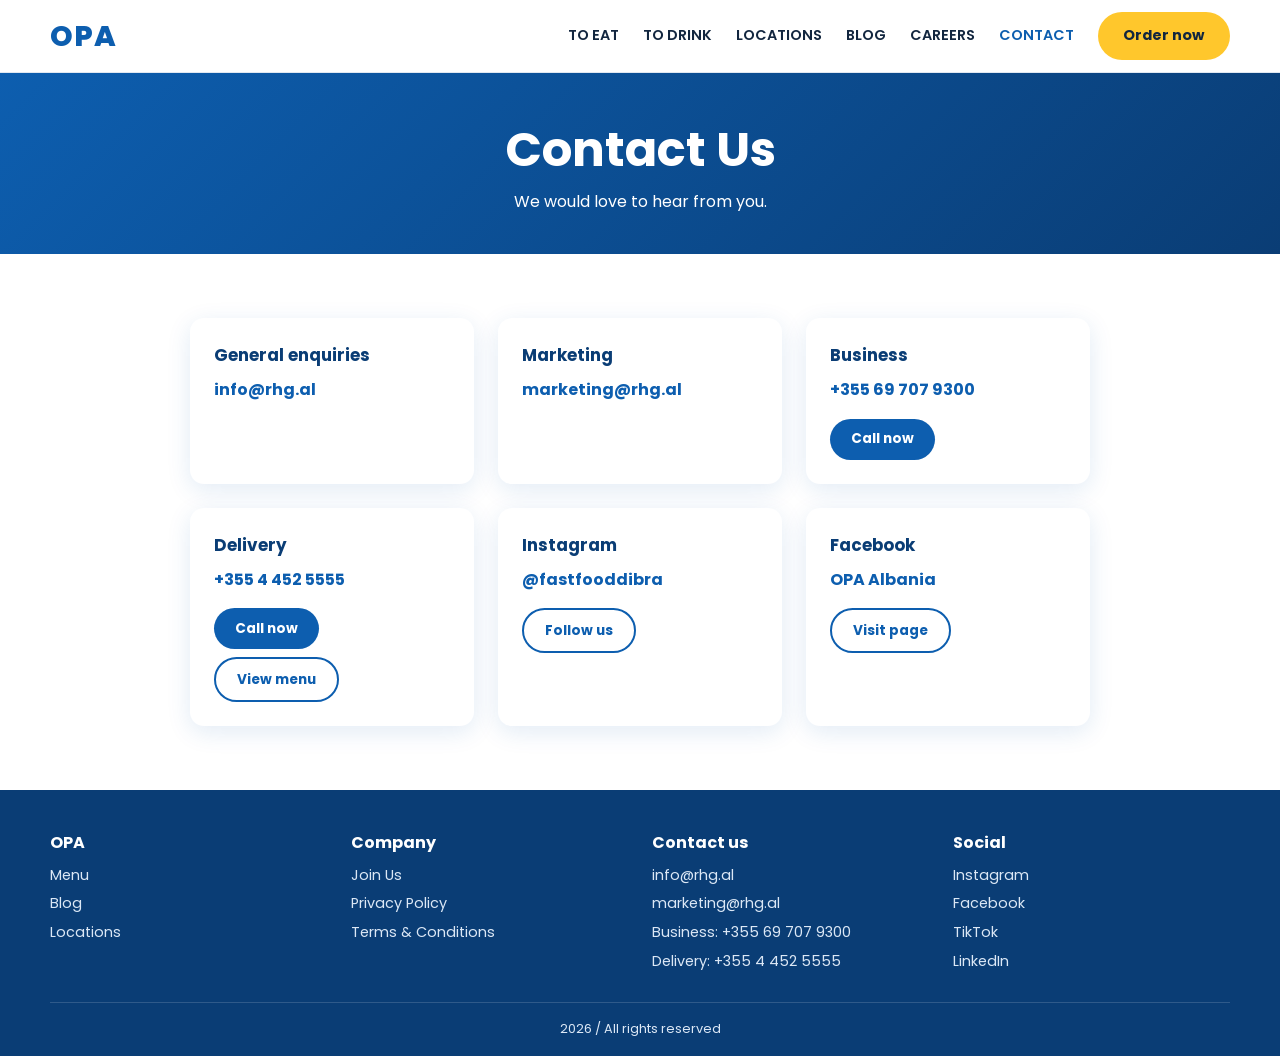
==== contact.html @ e30ef27a "Add files via upload" ====
<!DOCTYPE html>
<html lang="en">
<head>
<meta charset="UTF-8">
<meta name="viewport" content="width=device-width, initial-scale=1">
<link rel="preconnect" href="https://fonts.googleapis.com">
<link rel="stylesheet" href="https://fonts.googleapis.com/css2?family=Poppins:wght@400;600;700;800&display=swap">
<link rel="stylesheet" href="style.css">
<title>Contact – OPA Greek Street Food</title>
<meta name="description" content="Contact OPA Greek Street Food for orders, feedback, franchising and business enquiries.">
<style>
  .contact-grid{display:grid;gap:var(--s3);grid-template-columns:repeat(auto-fit,minmax(260px,1fr));max-width:900px;margin-inline:auto}
  .info-card{padding:var(--s3);border-radius:var(--radius);background:var(--white);box-shadow:var(--shadow)}
  .info-card h3{color:var(--blue-dark);margin-bottom:.5rem;font-size:1.05rem}
  .info-card p{font-size:.9rem;color:var(--muted);margin-bottom:.5rem}
  .info-card__link{display:inline-block;color:var(--blue);font-weight:700;font-size:1rem;word-break:break-word}
  .info-card__link:hover{text-decoration:underline}
  .info-card__actions{display:flex;gap:var(--s1);flex-wrap:wrap;margin-top:var(--s2)}
  .info-card__actions .btn{padding:.6rem 1.3rem;font-size:.85rem}
  .btn--call{background:var(--blue);color:var(--white)}
  .btn--call:hover{background:var(--blue-dark)}
</style>
</head>
<body>

<header class="site-header">
  <div class="container">
    <a href="index.html" class="logo" aria-label="OPA">OPA</a>
    <button class="nav-toggle" aria-label="Menu" aria-expanded="false"><span></span><span></span><span></span></button>
    <nav class="nav">
      <ul class="nav__list">
        <li class="nav__item nav__item--parent">
          <a class="nav__link" href="menu.html#food">To Eat</a>
          <div class="dropdown">
            <a href="menu.html#pitas">Pitas</a><a href="menu.html#bowls">Bowls</a>
            <a href="menu.html#pitas-burgers">Pitas &amp; Burgers</a><a href="menu.html#wraps">Wraps</a>
            <a href="menu.html#sides">Sides &amp; Fries</a><a href="menu.html#kids">Kids Menu</a>
            <a href="menu.html#salads">Salads</a><a href="menu.html#sweet">Ending on a Sweet Note</a>
          </div>
        </li>
        <li class="nav__item nav__item--parent">
          <a class="nav__link" href="menu.html#drinks">To Drink</a>
          <div class="dropdown">
            <a href="menu.html#water">Water</a><a href="menu.html#cold-coffees">Cold Coffees</a>
            <a href="menu.html#wine">Wine</a><a href="menu.html#beers">Beers</a>
          </div>
        </li>
        <li class="nav__item"><a class="nav__link" href="locations.html">Locations</a></li>
        <li class="nav__item"><a class="nav__link" href="blog.html">Blog</a></li>
        <li class="nav__item"><a class="nav__link" href="careers.html">Careers</a></li>
        <li class="nav__item"><a class="nav__link active" href="contact.html">Contact</a></li>
      </ul>
      <a class="btn btn--primary" href="https://opagreekstreet.tryordering.com/" target="_blank" rel="noopener">Order now</a>
    </nav>
  </div>
</header>

<main id="main">

  <section class="page-hero">
    <div class="container">
      <h1>Contact Us</h1>
      <p>We would love to hear from you.</p>
    </div>
  </section>

  <section class="section">
    <div class="container">
      <div class="contact-grid">

        <div class="info-card">
          <h3>General enquiries</h3>
          <a class="info-card__link" href="mailto:info@rhg.al">info@rhg.al</a>
        </div>

        <div class="info-card">
          <h3>Marketing</h3>
          <a class="info-card__link" href="mailto:marketing@rhg.al">marketing@rhg.al</a>
        </div>

        <div class="info-card">
          <h3>Business</h3>
          <a class="info-card__link" href="tel:+355697079300">+355 69 707 9300</a>
          <div class="info-card__actions">
            <a class="btn btn--call" href="tel:+355697079300">Call now</a>
          </div>
        </div>

        <div class="info-card">
          <h3>Delivery</h3>
          <a class="info-card__link" href="tel:+35544525555">+355 4 452 5555</a>
          <div class="info-card__actions">
            <a class="btn btn--call" href="tel:+35544525555">Call now</a>
            <a class="btn btn--outline" href="menu.html">View menu</a>
          </div>
        </div>

        <div class="info-card">
          <h3>Instagram</h3>
          <a class="info-card__link" href="https://www.instagram.com/fastfooddibra/" target="_blank" rel="noopener">@fastfooddibra</a>
          <div class="info-card__actions">
            <a class="btn btn--outline" href="https://www.instagram.com/fastfooddibra/" target="_blank" rel="noopener">Follow us</a>
          </div>
        </div>

        <div class="info-card">
          <h3>Facebook</h3>
          <a class="info-card__link" href="https://www.facebook.com/opa.albania/" target="_blank" rel="noopener">OPA Albania</a>
          <div class="info-card__actions">
            <a class="btn btn--outline" href="https://www.facebook.com/opa.albania/" target="_blank" rel="noopener">Visit page</a>
          </div>
        </div>

      </div>
    </div>
  </section>

</main>

<footer class="site-footer">
  <div class="container">
    <div class="footer__grid">
      <div><h3 class="footer__title">OPA</h3><ul>
        <li><a href="menu.html">Menu</a></li><li><a href="blog.html">Blog</a></li><li><a href="locations.html">Locations</a></li></ul></div>
      <div><h3 class="footer__title">Company</h3><ul>
        <li><a href="careers.html">Join Us</a></li><li><a href="privacy-policy.html">Privacy Policy</a></li><li><a href="terms.html">Terms &amp; Conditions</a></li></ul></div>
      <div><h3 class="footer__title">Contact us</h3><ul>
        <li><a href="mailto:info@rhg.al">info@rhg.al</a></li><li><a href="mailto:marketing@rhg.al">marketing@rhg.al</a></li>
        <li>Business: <a href="tel:+355697079300">+355 69 707 9300</a></li>
        <li>Delivery: <a href="tel:+35544525555">+355 4 452 5555</a></li></ul></div>
      <div><h3 class="footer__title">Social</h3><ul>
        <li><a href="https://www.instagram.com/fastfooddibra/" target="_blank" rel="noopener">Instagram</a></li>
        <li><a href="https://www.facebook.com/opa.albania/" target="_blank" rel="noopener">Facebook</a></li>
        <li><a href="https://vm.tiktok.com/ZML4tMtk6/" target="_blank" rel="noopener">TikTok</a></li>
        <li><a href="https://www.linkedin.com/company/opa-greek-street-food-tirana" target="_blank" rel="noopener">LinkedIn</a></li></ul></div>
    </div>
    <p class="footer__bottom"><span data-year></span> / All rights reserved</p>
  </div>
</footer>

<script src="js/nav.js"></script>
<script src="js/main.js"></script>
</body>
</html>
---- style.css ----
*,*::before,*::after{box-sizing:border-box;margin:0;padding:0}
html{scroll-behavior:smooth;-webkit-text-size-adjust:100%}
body{line-height:1.6;-webkit-font-smoothing:antialiased}
img{max-width:100%;display:block}
a{color:inherit;text-decoration:none}
ul{list-style:none}
button{font:inherit;border:0;background:none;cursor:pointer;color:inherit}
:root{
  --blue:#0d5eaf; --blue-dark:#0a3d75; --yellow:#ffc72c;
  --ink:#12263f; --muted:#5b6b80; --bg:#f6f9fd; --white:#fff; --line:#e1e8f1;
  --font:'Poppins',system-ui,-apple-system,'Segoe UI',sans-serif;
  --container:1180px; --radius:14px; --shadow:0 6px 24px rgba(13,94,175,.12);
  --s1:.5rem; --s2:1rem; --s3:1.5rem; --s4:2.5rem; --s5:4rem;
}
body{font-family:var(--font);color:var(--ink);background:var(--white)}
.container{width:min(100% - 2rem,var(--container));margin-inline:auto}
.section{padding-block:var(--s5)}
.section--alt{background:var(--bg)}
.section__title{font-size:clamp(1.6rem,3vw,2.3rem);font-weight:700;color:var(--blue-dark);margin-bottom:var(--s3)}
.grid{display:grid;gap:var(--s3)}
.grid--3{grid-template-columns:repeat(auto-fill,minmax(250px,1fr))}
.grid--2{grid-template-columns:repeat(auto-fill,minmax(320px,1fr))}

/* Header */
.site-header{position:sticky;top:0;z-index:50;background:var(--white);box-shadow:0 1px 0 var(--line)}
.site-header .container{display:flex;align-items:center;justify-content:space-between;height:72px}
.logo{font-size:1.8rem;font-weight:800;color:var(--blue);letter-spacing:.04em}
.logo img{height:42px;width:auto}
.nav{display:flex;align-items:center;gap:var(--s3)}
.nav__list{display:flex;gap:var(--s3);align-items:center}
.nav__item{position:relative}
.nav__link{font-weight:600;font-size:.9rem;text-transform:uppercase;padding:.5rem 0;display:inline-block}
.nav__link:hover,.nav__link.active{color:var(--blue)}
.dropdown{position:absolute;top:100%;left:-1rem;min-width:240px;background:var(--white);border-radius:var(--radius);box-shadow:var(--shadow);padding:var(--s1);opacity:0;visibility:hidden;transform:translateY(8px);transition:.2s}
.nav__item:hover>.dropdown,.nav__item.open>.dropdown{opacity:1;visibility:visible;transform:none}
.dropdown a{display:block;padding:.5rem 1rem;border-radius:8px;font-size:.88rem}
.dropdown a:hover{background:var(--bg);color:var(--blue)}
.nav-toggle{display:none;width:44px;height:44px;flex-direction:column;justify-content:center;gap:5px;align-items:center}
.nav-toggle span{width:24px;height:2px;background:var(--ink);transition:.2s}

@media(max-width:900px){
  .nav-toggle{display:flex}
  .nav{position:fixed;inset:72px 0 0 0;background:var(--white);flex-direction:column;align-items:stretch;padding:var(--s3);overflow:auto;transform:translateX(100%);transition:.3s}
  .nav.open{transform:none}
  .nav__list{flex-direction:column;align-items:stretch;gap:0}
  .nav__link{padding:.9rem 0;width:100%;border-bottom:1px solid var(--line)}
  .dropdown{position:static;opacity:1;visibility:visible;transform:none;box-shadow:none;display:none;padding:0 0 0 1rem}
  .nav__item.open>.dropdown{display:block}
}

/* Footer */
.site-footer{background:var(--blue-dark);color:#dce8f6;padding-block:var(--s4) var(--s2)}
.footer__grid{display:grid;gap:var(--s3);grid-template-columns:repeat(auto-fit,minmax(200px,1fr))}
.footer__title{color:var(--white);font-size:1rem;margin-bottom:var(--s1)}
.footer__grid li{margin-bottom:.35rem;font-size:.9rem}
.footer__grid a:hover{color:var(--yellow)}
.footer__bottom{margin-top:var(--s3);padding-top:var(--s2);border-top:1px solid rgba(255,255,255,.15);font-size:.8rem;text-align:center}
/* Buttons */
.btn{display:inline-block;padding:.8rem 1.6rem;border-radius:999px;font-weight:700;font-size:.9rem;transition:.2s}
.btn--primary{background:var(--yellow);color:var(--ink)}
.btn--primary:hover{background:#ffd75e;transform:translateY(-2px)}
.btn--blue{background:var(--blue);color:var(--white)}
.btn--blue:hover{background:var(--blue-dark)}
.btn--outline{border:2px solid var(--blue);color:var(--blue)}
.btn--outline:hover{background:var(--blue);color:var(--white)}

/* Slider */
.slider{position:relative;overflow:hidden;background:linear-gradient(135deg,var(--blue),var(--blue-dark))}
.slider__track{display:flex;transition:transform .6s ease}
.slide{min-width:100%;aspect-ratio:16/7;position:relative;display:grid;place-items:center;color:var(--white);text-align:center}
.slide img{position:absolute;inset:0;width:100%;height:100%;object-fit:cover}
.slide__caption{position:relative;padding:var(--s2);text-shadow:0 2px 12px rgba(0,0,0,.4)}
.slide__caption h2{font-size:clamp(1.6rem,5vw,3.4rem);font-weight:800}
.slide__caption p{margin:.5rem 0 var(--s2)}
.slider__btn{position:absolute;top:50%;translate:0 -50%;width:44px;height:44px;border-radius:50%;background:rgba(255,255,255,.85);font-size:1.4rem;z-index:2}
.slider__btn--prev{left:1rem}.slider__btn--next{right:1rem}
.slider__dots{position:absolute;bottom:1rem;left:50%;translate:-50% 0;display:flex;gap:.5rem;z-index:2}
.slider__dots button{width:10px;height:10px;border-radius:50%;background:rgba(255,255,255,.5)}
.slider__dots button.active{background:var(--yellow);width:26px;border-radius:6px}
@media(max-width:600px){.slide{aspect-ratio:4/3}}

/* Cards */
.card{background:var(--white);border-radius:var(--radius);box-shadow:var(--shadow);overflow:hidden;transition:.2s}
.card:hover{transform:translateY(-4px)}
.card__img{aspect-ratio:4/3;background:linear-gradient(135deg,#cfe3f8,#eaf2fc);object-fit:cover;width:100%}
.card__body{padding:var(--s2)}
.card__title{font-weight:700;color:var(--blue-dark)}
.card__link{display:inline-block;margin-top:.4rem;font-size:.85rem;font-weight:600;color:var(--blue)}

/* Menu tabs + items */
.tabs{display:flex;gap:var(--s1);flex-wrap:wrap;margin-bottom:var(--s3)}
.tab{padding:.6rem 1.4rem;border-radius:999px;border:2px solid var(--blue);font-weight:600;color:var(--blue)}
.tab.active{background:var(--blue);color:var(--white)}
.chips{display:flex;gap:.5rem;flex-wrap:wrap;margin-bottom:var(--s4)}
.chip{padding:.35rem .9rem;border-radius:999px;background:var(--bg);font-size:.82rem;font-weight:600}
.chip:hover{background:var(--yellow)}
.menu-item{display:flex;gap:var(--s2);padding:var(--s2);border-radius:var(--radius);background:var(--white);box-shadow:var(--shadow)}
.menu-item__img{width:84px;height:84px;border-radius:12px;background:linear-gradient(135deg,#cfe3f8,#eaf2fc);object-fit:cover;flex:none}
.menu-item__top{display:flex;justify-content:space-between;gap:var(--s1);font-weight:700}
.menu-item__price{color:var(--blue);white-space:nowrap}
.menu-item p{font-size:.85rem;color:var(--muted)}
/* Home */
.cta-band{background:var(--blue);color:var(--white);text-align:center}
.cta-band h2{font-size:clamp(1.4rem,3vw,2.2rem);max-width:760px;margin:.5rem auto var(--s3)}
.cta-band small{text-transform:uppercase;letter-spacing:.12em;color:var(--yellow)}
.location{padding:var(--s3);border-radius:var(--radius);background:var(--white);box-shadow:var(--shadow)}
.location h3{color:var(--blue-dark);margin-bottom:.3rem}
.location a{color:var(--blue);font-weight:600;font-size:.9rem}

/* Menu page */
.page-hero{background:linear-gradient(135deg,var(--blue),var(--blue-dark));color:var(--white);padding-block:var(--s4);text-align:center}
.page-hero h1{font-size:clamp(2rem,5vw,3rem)}
.page-hero .btn{margin-top:var(--s2)}
.menu-group{margin-bottom:var(--s4);scroll-margin-top:90px}
.menu-group h2{font-size:1.5rem;color:var(--blue-dark);margin-bottom:var(--s2);border-left:5px solid var(--yellow);padding-left:.8rem}
.menu-panel[hidden]{display:none}
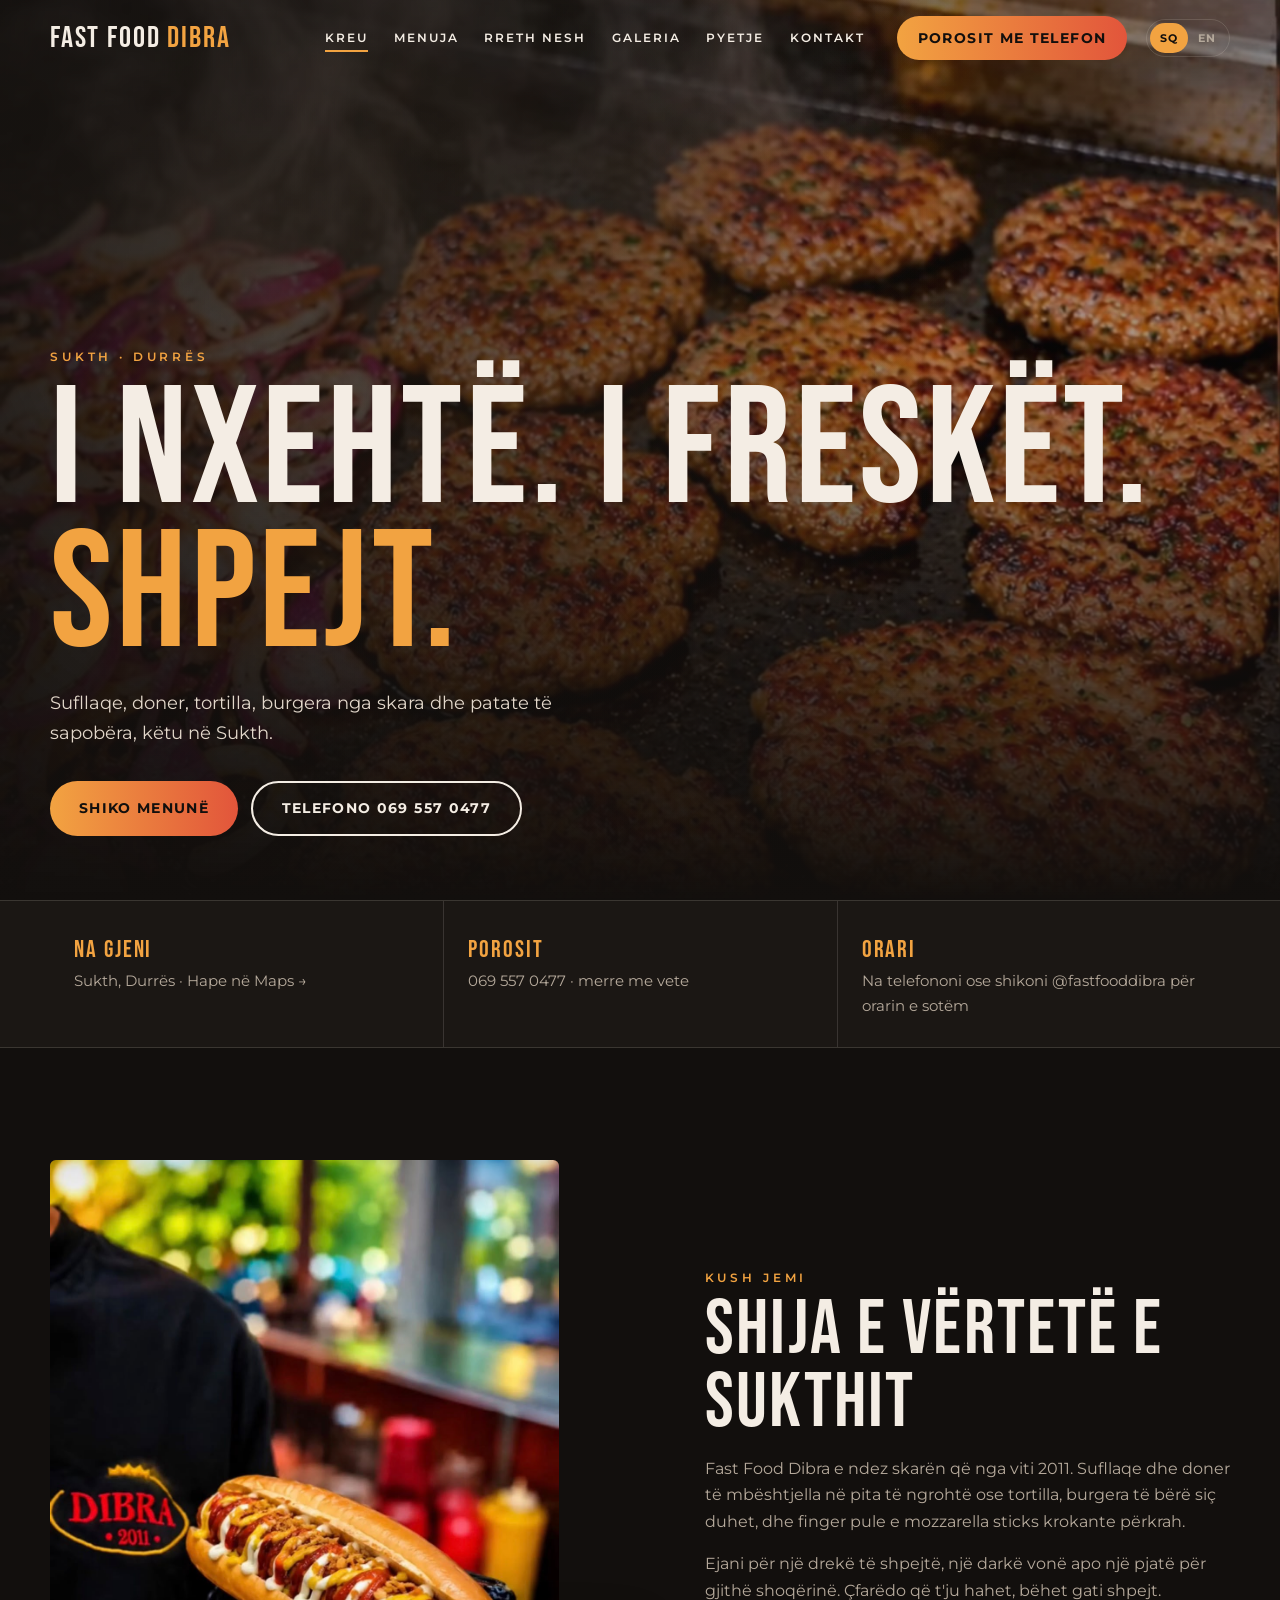
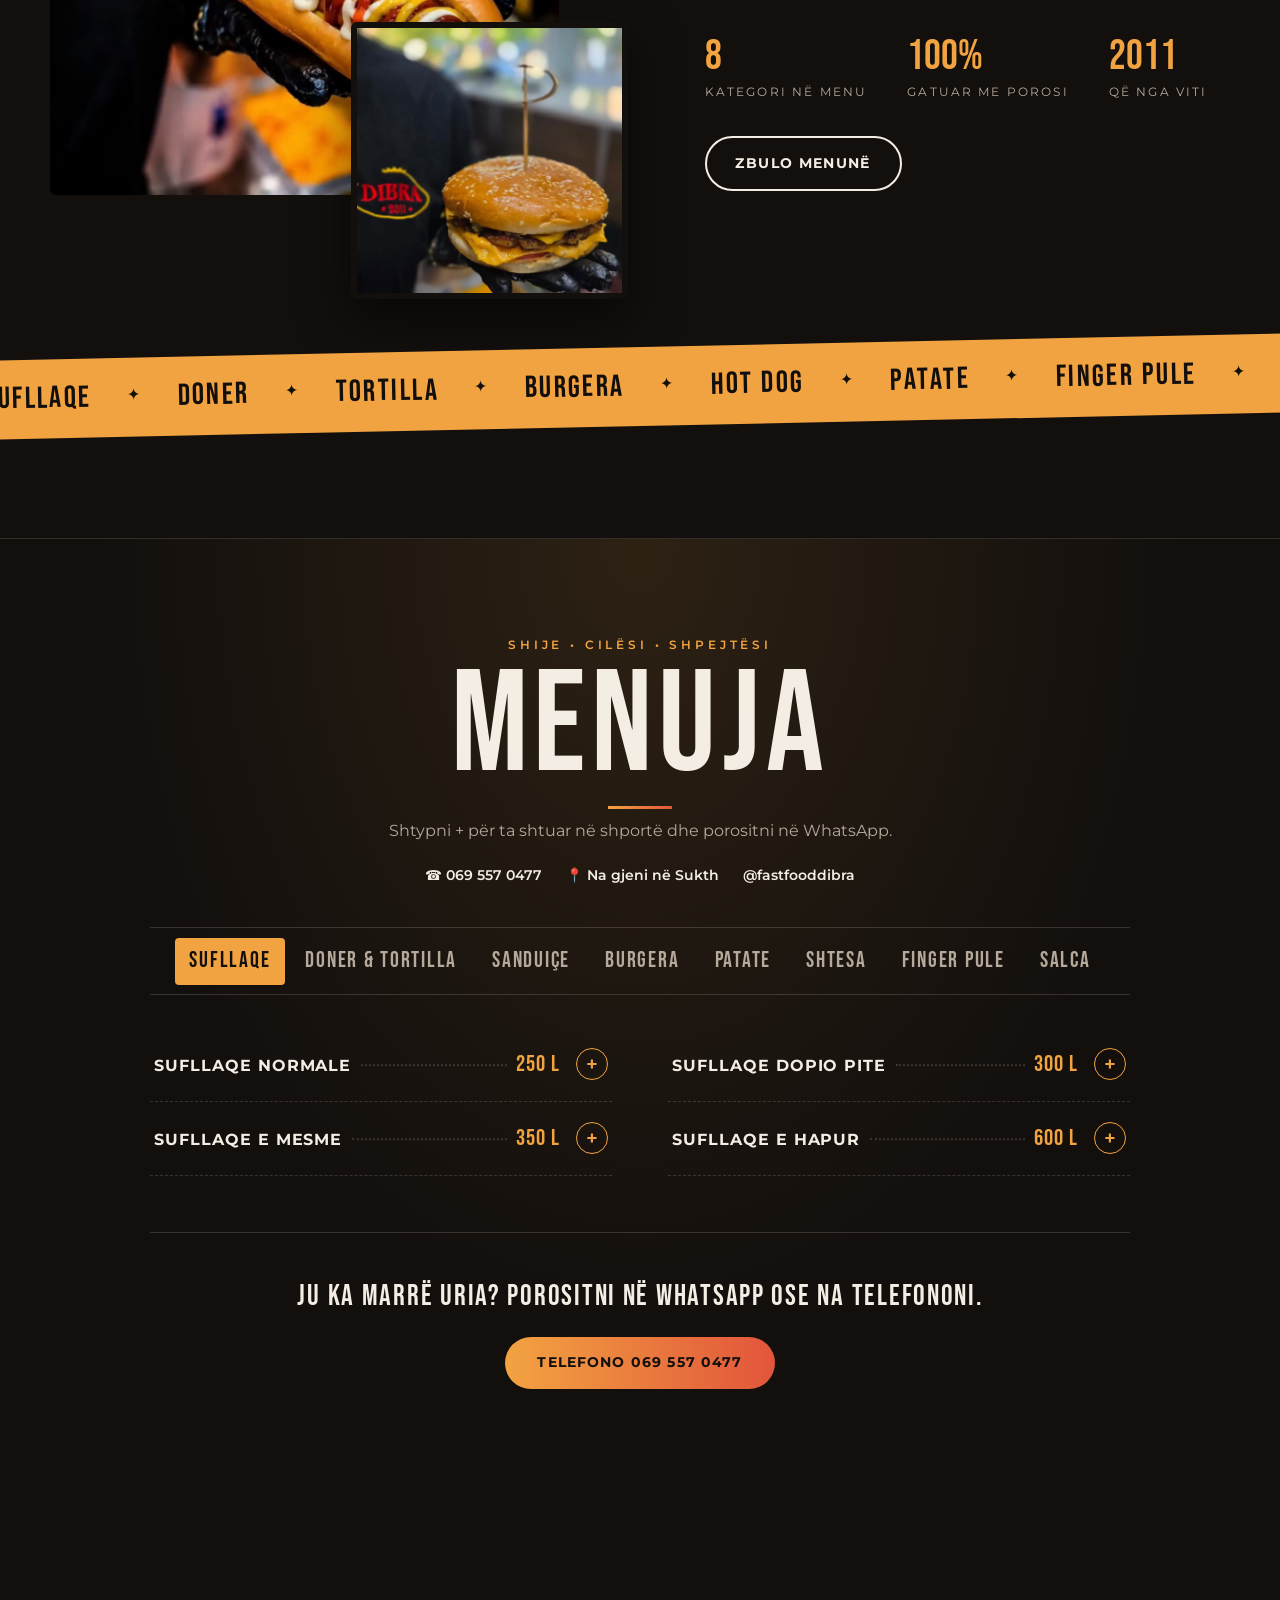
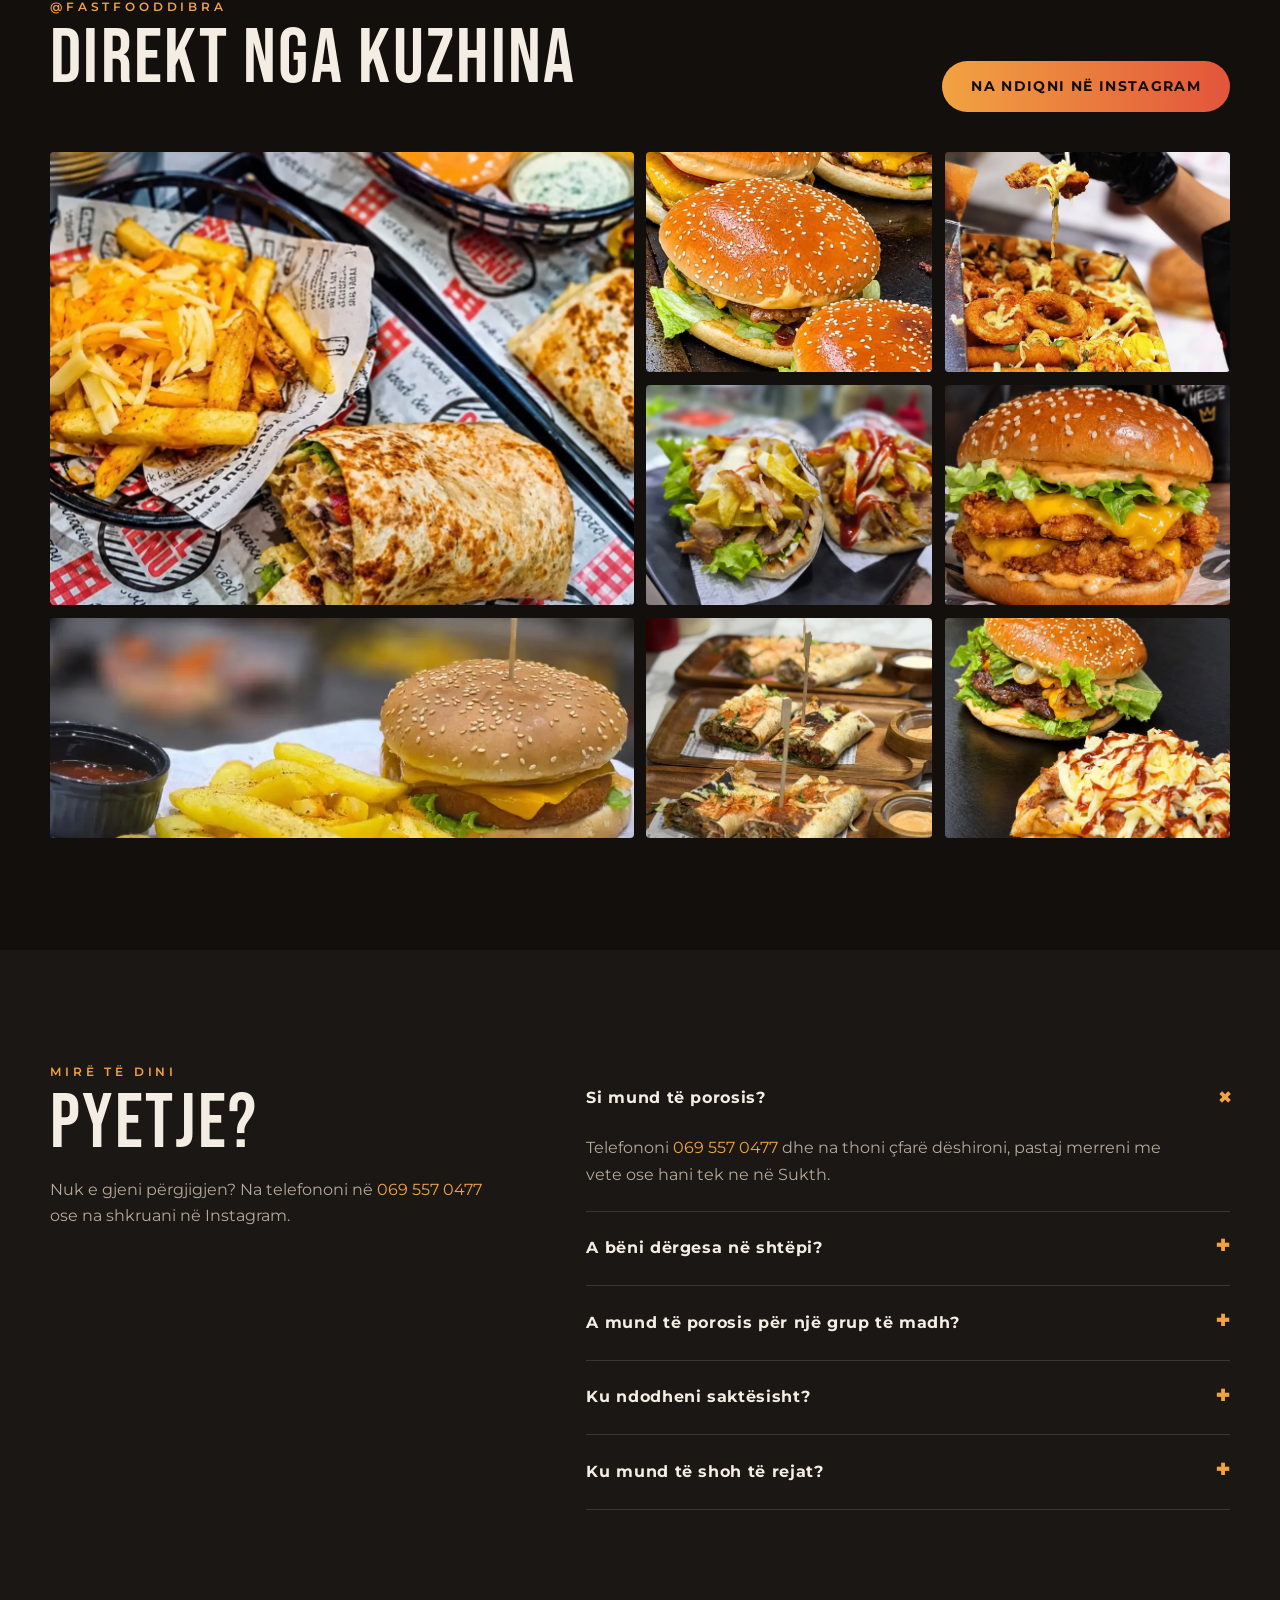
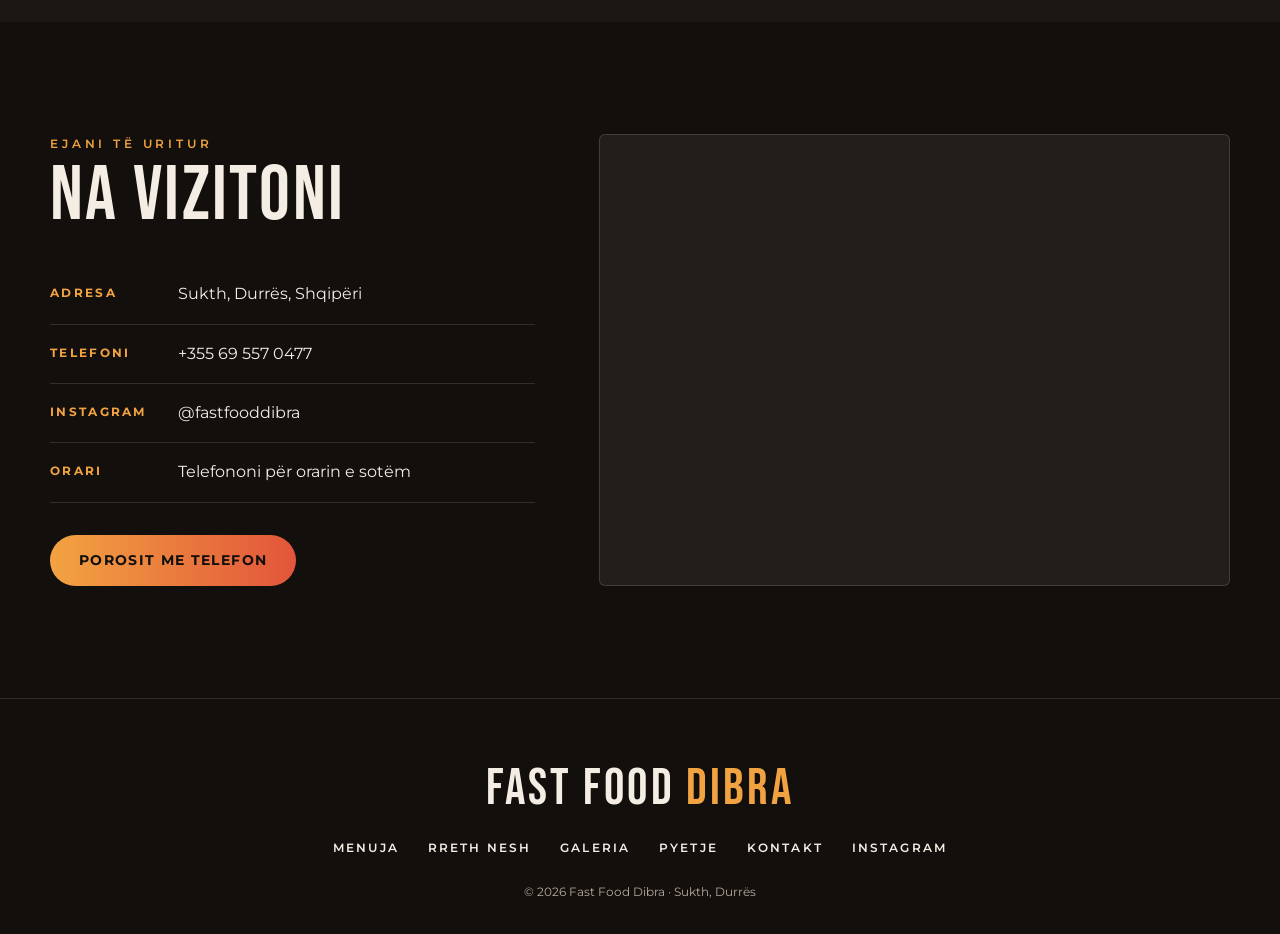
==== commit aa29043c: "Rebuild site as one-page Fast Food Dibra website - New dark one-page design (index.html): hero, abou" ====
--- a/contact.html
+++ b/contact.html
@@ -1,144 +1,16 @@
-<!DOCTYPE html>
-<html lang="en">
-<head>
-<meta charset="UTF-8">
-<meta name="viewport" content="width=device-width, initial-scale=1">
-<link rel="preconnect" href="https://fonts.googleapis.com">
-<link rel="stylesheet" href="https://fonts.googleapis.com/css2?family=Poppins:wght@400;600;700;800&display=swap">
-<link rel="stylesheet" href="style.css">
-<title>Contact – OPA Greek Street Food</title>
-<meta name="description" content="Contact OPA Greek Street Food for orders, feedback, franchising and business enquiries.">
-<style>
-  .contact-grid{display:grid;gap:var(--s3);grid-template-columns:repeat(auto-fit,minmax(260px,1fr));max-width:900px;margin-inline:auto}
-  .info-card{padding:var(--s3);border-radius:var(--radius);background:var(--white);box-shadow:var(--shadow)}
-  .info-card h3{color:var(--blue-dark);margin-bottom:.5rem;font-size:1.05rem}
-  .info-card p{font-size:.9rem;color:var(--muted);margin-bottom:.5rem}
-  .info-card__link{display:inline-block;color:var(--blue);font-weight:700;font-size:1rem;word-break:break-word}
-  .info-card__link:hover{text-decoration:underline}
-  .info-card__actions{display:flex;gap:var(--s1);flex-wrap:wrap;margin-top:var(--s2)}
-  .info-card__actions .btn{padding:.6rem 1.3rem;font-size:.85rem}
-  .btn--call{background:var(--blue);color:var(--white)}
-  .btn--call:hover{background:var(--blue-dark)}
-</style>
-</head>
-<body>
-
-<header class="site-header">
-  <div class="container">
-    <a href="index.html" class="logo" aria-label="OPA">OPA</a>
-    <button class="nav-toggle" aria-label="Menu" aria-expanded="false"><span></span><span></span><span></span></button>
-    <nav class="nav">
-      <ul class="nav__list">
-        <li class="nav__item nav__item--parent">
-          <a class="nav__link" href="menu.html#food">To Eat</a>
-          <div class="dropdown">
-            <a href="menu.html#pitas">Pitas</a><a href="menu.html#bowls">Bowls</a>
-            <a href="menu.html#pitas-burgers">Pitas &amp; Burgers</a><a href="menu.html#wraps">Wraps</a>
-            <a href="menu.html#sides">Sides &amp; Fries</a><a href="menu.html#kids">Kids Menu</a>
-            <a href="menu.html#salads">Salads</a><a href="menu.html#sweet">Ending on a Sweet Note</a>
-          </div>
-        </li>
-        <li class="nav__item nav__item--parent">
-          <a class="nav__link" href="menu.html#drinks">To Drink</a>
-          <div class="dropdown">
-            <a href="menu.html#water">Water</a><a href="menu.html#cold-coffees">Cold Coffees</a>
-            <a href="menu.html#wine">Wine</a><a href="menu.html#beers">Beers</a>
-          </div>
-        </li>
-        <li class="nav__item"><a class="nav__link" href="locations.html">Locations</a></li>
-        <li class="nav__item"><a class="nav__link" href="blog.html">Blog</a></li>
-        <li class="nav__item"><a class="nav__link" href="careers.html">Careers</a></li>
-        <li class="nav__item"><a class="nav__link active" href="contact.html">Contact</a></li>
-      </ul>
-      <a class="btn btn--primary" href="https://opagreekstreet.tryordering.com/" target="_blank" rel="noopener">Order now</a>
-    </nav>
-  </div>
-</header>
-
-<main id="main">
-
-  <section class="page-hero">
-    <div class="container">
-      <h1>Contact Us</h1>
-      <p>We would love to hear from you.</p>
-    </div>
-  </section>
-
-  <section class="section">
-    <div class="container">
-      <div class="contact-grid">
-
-        <div class="info-card">
-          <h3>General enquiries</h3>
-          <a class="info-card__link" href="mailto:info@rhg.al">info@rhg.al</a>
-        </div>
-
-        <div class="info-card">
-          <h3>Marketing</h3>
-          <a class="info-card__link" href="mailto:marketing@rhg.al">marketing@rhg.al</a>
-        </div>
-
-        <div class="info-card">
-          <h3>Business</h3>
-          <a class="info-card__link" href="tel:+355697079300">+355 69 707 9300</a>
-          <div class="info-card__actions">
-            <a class="btn btn--call" href="tel:+355697079300">Call now</a>
-          </div>
-        </div>
-
-        <div class="info-card">
-          <h3>Delivery</h3>
-          <a class="info-card__link" href="tel:+35544525555">+355 4 452 5555</a>
-          <div class="info-card__actions">
-            <a class="btn btn--call" href="tel:+35544525555">Call now</a>
-            <a class="btn btn--outline" href="menu.html">View menu</a>
-          </div>
-        </div>
-
-        <div class="info-card">
-          <h3>Instagram</h3>
-          <a class="info-card__link" href="https://www.instagram.com/fastfooddibra/" target="_blank" rel="noopener">@fastfooddibra</a>
-          <div class="info-card__actions">
-            <a class="btn btn--outline" href="https://www.instagram.com/fastfooddibra/" target="_blank" rel="noopener">Follow us</a>
-          </div>
-        </div>
-
-        <div class="info-card">
-          <h3>Facebook</h3>
-          <a class="info-card__link" href="https://www.facebook.com/opa.albania/" target="_blank" rel="noopener">OPA Albania</a>
-          <div class="info-card__actions">
-            <a class="btn btn--outline" href="https://www.facebook.com/opa.albania/" target="_blank" rel="noopener">Visit page</a>
-          </div>
-        </div>
-
-      </div>
-    </div>
-  </section>
-
-</main>
-
-<footer class="site-footer">
-  <div class="container">
-    <div class="footer__grid">
-      <div><h3 class="footer__title">OPA</h3><ul>
-        <li><a href="menu.html">Menu</a></li><li><a href="blog.html">Blog</a></li><li><a href="locations.html">Locations</a></li></ul></div>
-      <div><h3 class="footer__title">Company</h3><ul>
-        <li><a href="careers.html">Join Us</a></li><li><a href="privacy-policy.html">Privacy Policy</a></li><li><a href="terms.html">Terms &amp; Conditions</a></li></ul></div>
-      <div><h3 class="footer__title">Contact us</h3><ul>
-        <li><a href="mailto:info@rhg.al">info@rhg.al</a></li><li><a href="mailto:marketing@rhg.al">marketing@rhg.al</a></li>
-        <li>Business: <a href="tel:+355697079300">+355 69 707 9300</a></li>
-        <li>Delivery: <a href="tel:+35544525555">+355 4 452 5555</a></li></ul></div>
-      <div><h3 class="footer__title">Social</h3><ul>
-        <li><a href="https://www.instagram.com/fastfooddibra/" target="_blank" rel="noopener">Instagram</a></li>
-        <li><a href="https://www.facebook.com/opa.albania/" target="_blank" rel="noopener">Facebook</a></li>
-        <li><a href="https://vm.tiktok.com/ZML4tMtk6/" target="_blank" rel="noopener">TikTok</a></li>
-        <li><a href="https://www.linkedin.com/company/opa-greek-street-food-tirana" target="_blank" rel="noopener">LinkedIn</a></li></ul></div>
-    </div>
-    <p class="footer__bottom"><span data-year></span> / All rights reserved</p>
-  </div>
-</footer>
-
-<script src="js/nav.js"></script>
-<script src="js/main.js"></script>
-</body>
-</html>+<!DOCTYPE html>
+<html lang="sq">
+<head>
+<meta charset="UTF-8">
+<meta name="viewport" content="width=device-width, initial-scale=1">
+<title>Fast Food Dibra</title>
+<!-- The site is now one page (index.html). This page just forwards old links to the right section. The language the visitor chose is kept. -->
+<meta http-equiv="refresh" content="0; url=index.html#visit">
+<link rel="canonical" href="index.html#visit">
+<script>location.replace('index.html' + (location.hash || '#visit'));</script>
+<style>body{background:#120f0d;color:#f4ede4;font-family:system-ui,sans-serif;display:grid;place-items:center;min-height:100vh}a{color:#f2a341}</style>
+</head>
+<body>
+<p>Po ju dërgojmë te <a href="index.html#visit">Fast Food Dibra</a>…</p>
+</body>
+</html>
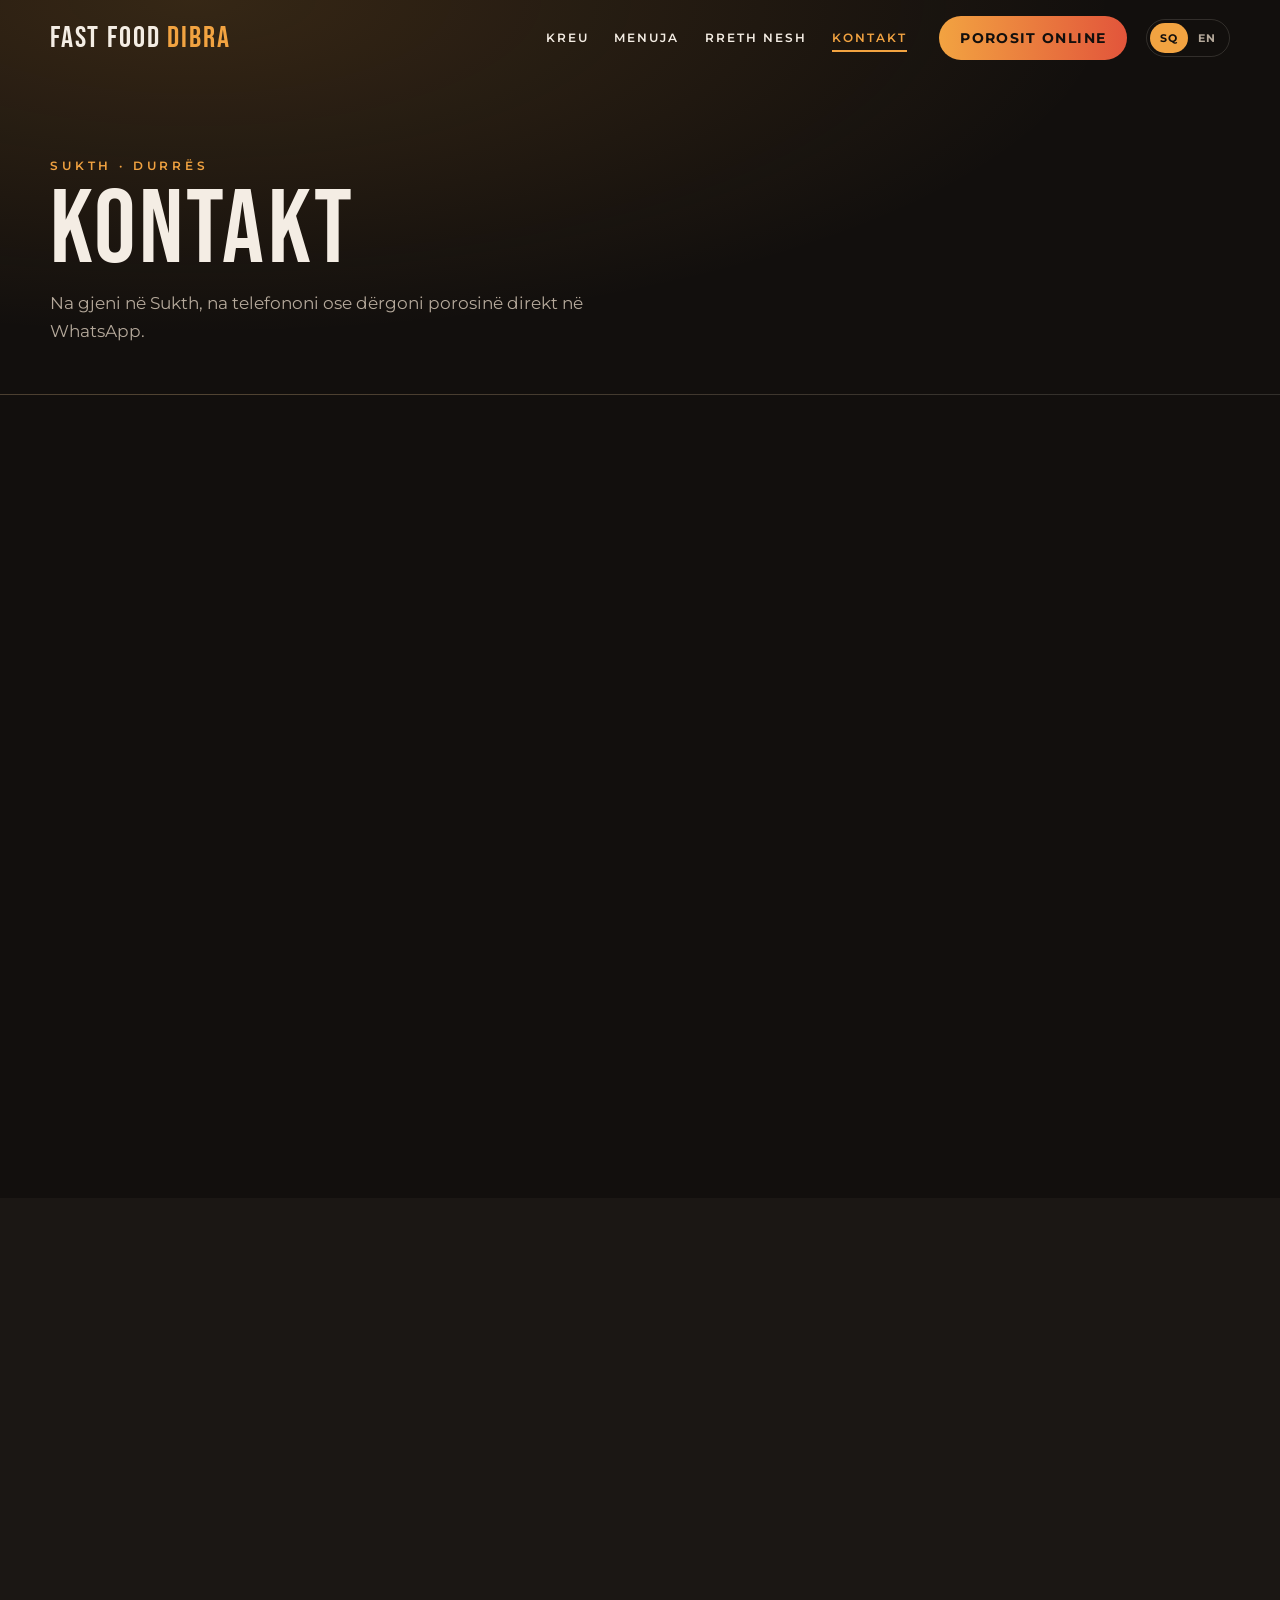
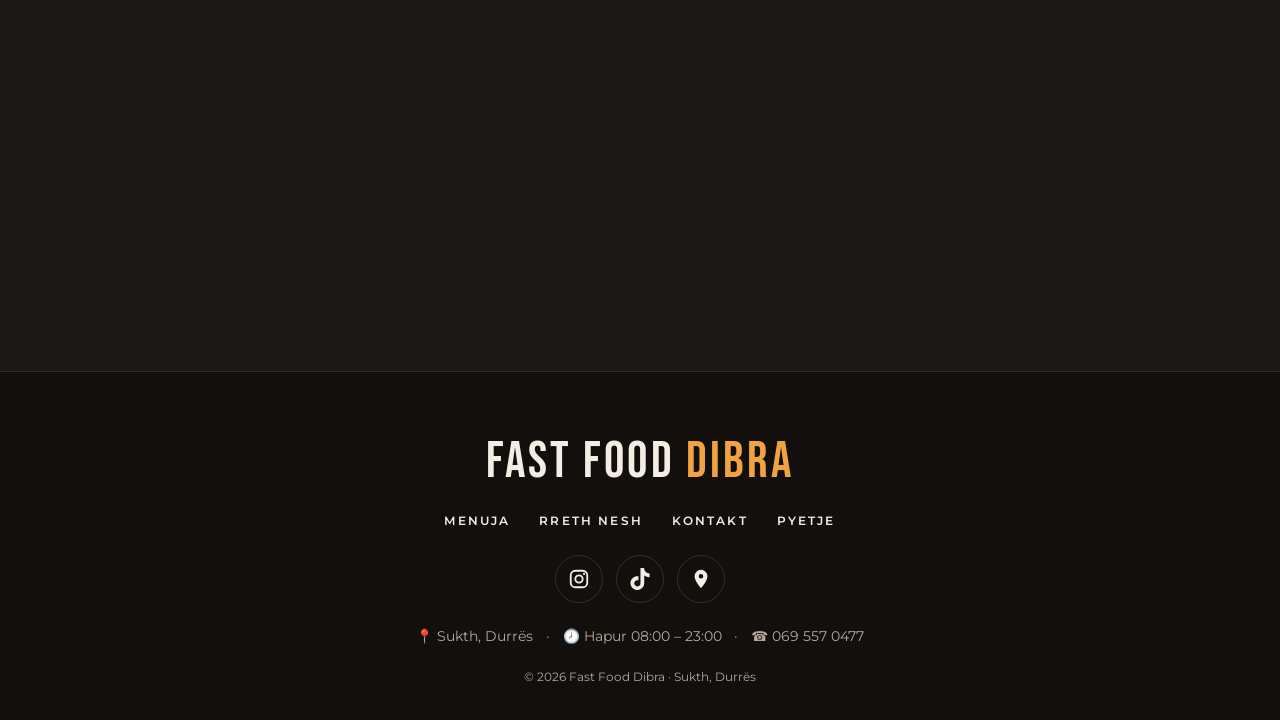
==== commit bcd2b05a: "Split site into 4 pages, add SEO, security and basket confirmation - Kreu, Menuja, Rreth nesh, Konta" ====
--- a/contact.html
+++ b/contact.html
@@ -4,13 +4,12 @@
 <meta charset="UTF-8">
 <meta name="viewport" content="width=device-width, initial-scale=1">
 <title>Fast Food Dibra</title>
-<!-- The site is now one page (index.html). This page just forwards old links to the right section. The language the visitor chose is kept. -->
-<meta http-equiv="refresh" content="0; url=index.html#visit">
-<link rel="canonical" href="index.html#visit">
-<script>location.replace('index.html' + (location.hash || '#visit'));</script>
-<style>body{background:#120f0d;color:#f4ede4;font-family:system-ui,sans-serif;display:grid;place-items:center;min-height:100vh}a{color:#f2a341}</style>
+<!-- Old address: forwards to kontakt.html -->
+<meta http-equiv="refresh" content="0; url=kontakt.html">
+<link rel="canonical" href="https://frenksayswassup.github.io/FastFoodDibra/kontakt.html">
+<meta name="robots" content="noindex">
 </head>
 <body>
-<p>Po ju dërgojmë te <a href="index.html#visit">Fast Food Dibra</a>…</p>
+<p>Po ju dërgojmë te <a href="kontakt.html">Fast Food Dibra</a>…</p>
 </body>
 </html>
